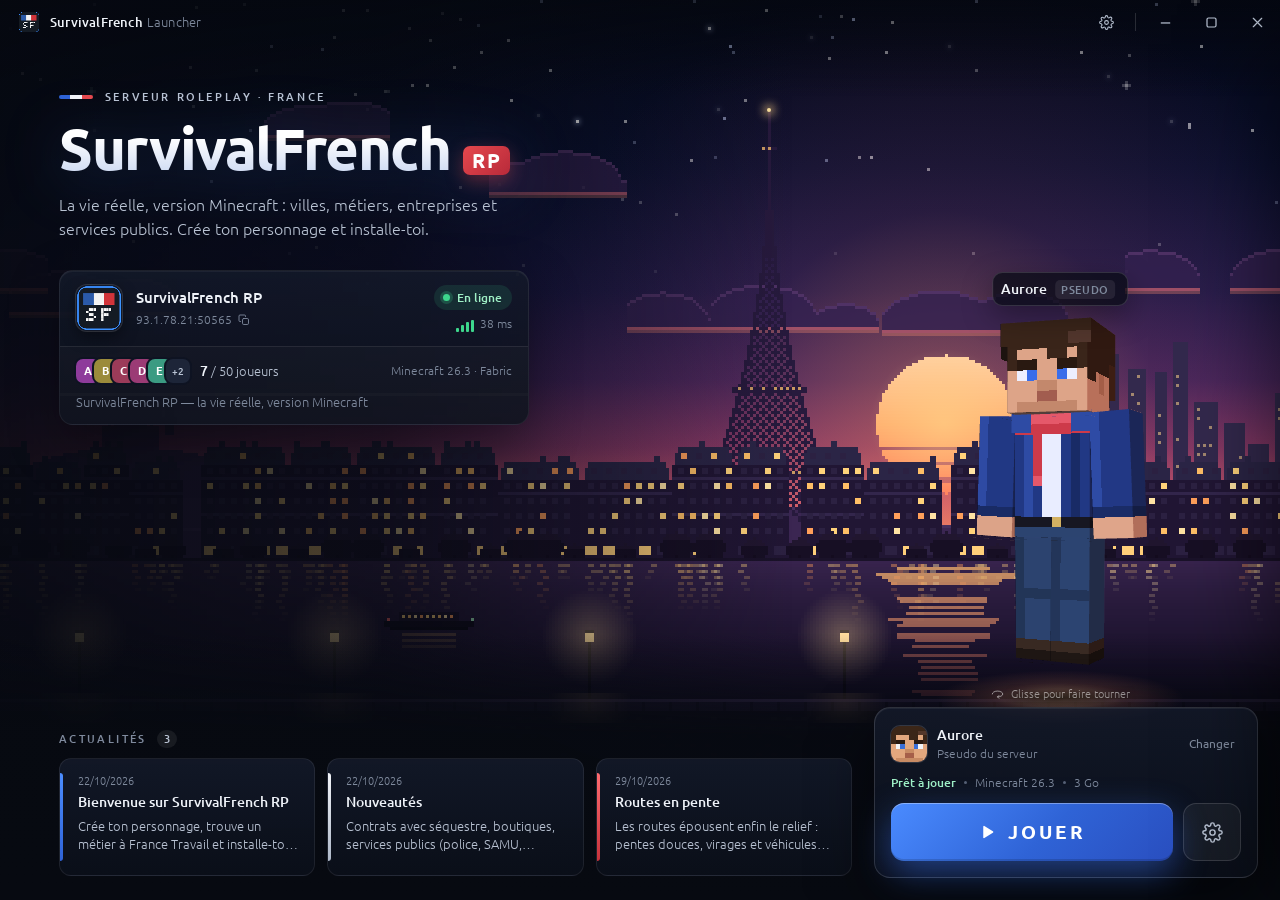
==== ui/index.html @ 58f60c6f "Launcher v2.0.0 Réécriture en Rust + WebView2 : ouverture quasi instantanée, très peu de mémoire pen" ====
<!doctype html>
<html lang="fr">
<head>
<meta charset="utf-8">
<meta name="viewport" content="width=device-width, initial-scale=1">
<title>SurvivalFrench</title>
<link rel="preload" href="fonts/ubuntu-regular.woff" as="font" type="font/woff" crossorigin>
<link rel="preload" href="fonts/ubuntu-bold.woff" as="font" type="font/woff" crossorigin>
<link rel="preload" href="fonts/ubuntu-light.woff" as="font" type="font/woff" crossorigin>
<link rel="preload" href="fonts/ubuntu-medium.woff" as="font" type="font/woff" crossorigin>
<link rel="stylesheet" href="style.css">
</head>
<body>
<svg width="0" height="0" style="position:absolute" aria-hidden="true">
  <defs>
    <symbol id="i-min" viewBox="0 0 16 16"><path d="M3 8.5h10" stroke="currentColor" stroke-width="1.3"/></symbol>
    <symbol id="i-max" viewBox="0 0 16 16"><rect x="3.2" y="3.2" width="9.6" height="9.6" rx="1.6" fill="none" stroke="currentColor" stroke-width="1.3"/></symbol>
    <symbol id="i-restore" viewBox="0 0 16 16"><rect x="2.8" y="5.2" width="8" height="8" rx="1.5" fill="none" stroke="currentColor" stroke-width="1.3"/><path d="M5.6 3.2h5.6a1.6 1.6 0 0 1 1.6 1.6v5.6" fill="none" stroke="currentColor" stroke-width="1.3"/></symbol>
    <symbol id="i-close" viewBox="0 0 16 16"><path d="M3.5 3.5l9 9M12.5 3.5l-9 9" stroke="currentColor" stroke-width="1.3" stroke-linecap="round"/></symbol>
    <symbol id="i-gear" viewBox="0 0 24 24"><g fill="none" stroke="currentColor" stroke-width="1.7" stroke-linecap="round" stroke-linejoin="round"><circle cx="12" cy="12" r="3"/><path d="M19.4 15a1.7 1.7 0 0 0 .3 1.8l.1.1a2 2 0 1 1-2.8 2.8l-.1-.1a1.7 1.7 0 0 0-1.8-.3 1.7 1.7 0 0 0-1 1.5V21a2 2 0 1 1-4 0v-.1a1.7 1.7 0 0 0-1.1-1.5 1.7 1.7 0 0 0-1.8.3l-.1.1a2 2 0 1 1-2.8-2.8l.1-.1a1.7 1.7 0 0 0 .3-1.8 1.7 1.7 0 0 0-1.5-1H3a2 2 0 1 1 0-4h.1a1.7 1.7 0 0 0 1.5-1.1 1.7 1.7 0 0 0-.3-1.8l-.1-.1a2 2 0 1 1 2.8-2.8l.1.1a1.7 1.7 0 0 0 1.8.3H9a1.7 1.7 0 0 0 1-1.5V3a2 2 0 1 1 4 0v.1a1.7 1.7 0 0 0 1 1.5 1.7 1.7 0 0 0 1.8-.3l.1-.1a2 2 0 1 1 2.8 2.8l-.1.1a1.7 1.7 0 0 0-.3 1.8V9a1.7 1.7 0 0 0 1.5 1H21a2 2 0 1 1 0 4h-.1a1.7 1.7 0 0 0-1.5 1z"/></g></symbol>
    <symbol id="i-play" viewBox="0 0 24 24"><path d="M7 4.8v14.4a1 1 0 0 0 1.5.9l11.3-7.2a1 1 0 0 0 0-1.8L8.5 3.9A1 1 0 0 0 7 4.8z" fill="currentColor"/></symbol>
    <symbol id="i-copy" viewBox="0 0 24 24"><g fill="none" stroke="currentColor" stroke-width="1.8" stroke-linecap="round" stroke-linejoin="round"><rect x="9" y="9" width="12" height="12" rx="2.5"/><path d="M5 15H4a2 2 0 0 1-2-2V4a2 2 0 0 1 2-2h9a2 2 0 0 1 2 2v1"/></g></symbol>
    <symbol id="i-user" viewBox="0 0 24 24"><g fill="none" stroke="currentColor" stroke-width="1.8" stroke-linecap="round"><circle cx="12" cy="8" r="4"/><path d="M4 21c1.2-4 4.3-6 8-6s6.8 2 8 6"/></g></symbol>
    <symbol id="i-alert" viewBox="0 0 24 24"><g fill="none" stroke="currentColor" stroke-width="1.8" stroke-linecap="round" stroke-linejoin="round"><path d="M10.3 3.9L1.8 18a2 2 0 0 0 1.7 3h17a2 2 0 0 0 1.7-3L13.7 3.9a2 2 0 0 0-3.4 0z"/><path d="M12 9v4M12 17h.01"/></g></symbol>
    <symbol id="i-info" viewBox="0 0 24 24"><g fill="none" stroke="currentColor" stroke-width="1.8" stroke-linecap="round"><circle cx="12" cy="12" r="9.5"/><path d="M12 11v6M12 7.5h.01"/></g></symbol>
    <symbol id="i-refresh" viewBox="0 0 24 24"><g fill="none" stroke="currentColor" stroke-width="1.9" stroke-linecap="round" stroke-linejoin="round"><path d="M21 12a9 9 0 1 1-2.6-6.4L21 8"/><path d="M21 3v5h-5"/></g></symbol>
    <symbol id="i-folder" viewBox="0 0 24 24"><path d="M3 7.5A2.5 2.5 0 0 1 5.5 5h3.6l2 2.2h7.4A2.5 2.5 0 0 1 21 9.7v7.8a2.5 2.5 0 0 1-2.5 2.5h-13A2.5 2.5 0 0 1 3 17.5z" fill="none" stroke="currentColor" stroke-width="1.8" stroke-linejoin="round"/></symbol>
    <symbol id="i-chip" viewBox="0 0 24 24"><g fill="none" stroke="currentColor" stroke-width="1.8" stroke-linecap="round"><rect x="5" y="5" width="14" height="14" rx="2.5"/><rect x="9" y="9" width="6" height="6" rx="1"/><path d="M9 2v3M15 2v3M9 19v3M15 19v3M2 9h3M2 15h3M19 9h3M19 15h3"/></g></symbol>
    <symbol id="i-bolt" viewBox="0 0 24 24"><path d="M13 2L4.5 13.5H11L10 22l8.5-11.5H12z" fill="none" stroke="currentColor" stroke-width="1.8" stroke-linejoin="round"/></symbol>
    <symbol id="i-rocket" viewBox="0 0 24 24"><g fill="none" stroke="currentColor" stroke-width="1.8" stroke-linecap="round" stroke-linejoin="round"><path d="M5 15c-1.5 1.3-2 5-2 5s3.7-.5 5-2c.7-.8.7-2.1-.1-2.9a2.2 2.2 0 0 0-2.9-.1z"/><path d="M12 15l-3-3a22 22 0 0 1 2-3.9A12.9 12.9 0 0 1 22 2c0 2.7-.8 7.5-6 11a22.4 22.4 0 0 1-4 2z"/><path d="M9 12H4s.6-3 2-4c1.6-1.1 5 0 5 0M12 15v5s3-.6 4-2c1.1-1.6 0-5 0-5"/></g></symbol>
    <symbol id="i-server" viewBox="0 0 24 24"><g fill="none" stroke="currentColor" stroke-width="1.8" stroke-linecap="round"><rect x="3" y="3.5" width="18" height="7" rx="2"/><rect x="3" y="13.5" width="18" height="7" rx="2"/><path d="M7 7h.01M7 17h.01"/></g></symbol>
    <symbol id="i-rotate" viewBox="0 0 24 24"><g fill="none" stroke="currentColor" stroke-width="1.7" stroke-linecap="round" stroke-linejoin="round"><path d="M3 12c0-2.8 4-5 9-5s9 2.2 9 5-4 5-9 5"/><path d="M14.5 14.5L12 17l2.5 2.5"/></g></symbol>
    <symbol id="i-download" viewBox="0 0 24 24"><g fill="none" stroke="currentColor" stroke-width="1.9" stroke-linecap="round" stroke-linejoin="round"><path d="M12 3v12M7 10l5 5 5-5M4 20h16"/></g></symbol>
    <symbol id="i-external" viewBox="0 0 24 24"><g fill="none" stroke="currentColor" stroke-width="1.8" stroke-linecap="round" stroke-linejoin="round"><path d="M14 4h6v6M20 4l-9 9"/><path d="M18 14v4a2 2 0 0 1-2 2H6a2 2 0 0 1-2-2V8a2 2 0 0 1 2-2h4"/></g></symbol>
  </defs>
</svg>

<div class="scene" id="scene">
  <canvas id="sky"></canvas>
  <div class="sun-glow"></div>
  <canvas class="clouds" id="clouds"></canvas>
  <div class="shooting"></div>
  <div class="layer" data-depth="3"><canvas id="far"></canvas><div id="sparkles"></div></div>
  <div class="layer" data-depth="6"><canvas id="mid"></canvas></div>
  <div class="layer" data-depth="10"><canvas id="near"></canvas></div>
</div>
<div class="shade"></div>

<header class="titlebar" id="titlebar">
  <div class="brand"><img src="logo.png" alt=""><div class="name">SurvivalFrench<span>Launcher</span></div></div>
  <div class="grow" data-drag></div>
  <button class="pill-update hidden" id="update"></button>
  <button class="tb-btn" id="tbSettings" title="Paramètres"><svg><use href="#i-gear"/></svg></button>
  <div class="tb-sep"></div>
  <button class="tb-btn" id="tbMin" title="Réduire"><svg><use href="#i-min"/></svg></button>
  <button class="tb-btn" id="tbMax" title="Agrandir"><svg><use href="#i-max" id="maxIcon"/></svg></button>
  <button class="tb-btn close" id="tbClose" title="Fermer"><svg><use href="#i-close"/></svg></button>
</header>

<main class="app">
  <section class="hero">
    <div class="eyebrow reveal"><span class="tricolor"><i></i><i></i><i></i></span><span>Serveur roleplay · France</span></div>
    <h1 class="reveal d1"><span id="title">SurvivalFrench</span><span class="rp">RP</span></h1>
    <p class="tagline reveal d2">La vie réelle, version Minecraft : villes, métiers, entreprises et services publics. Crée ton personnage et installe-toi.</p>
    <div class="server reveal d3" id="server"></div>
  </section>

  <section class="stage" id="stage">
    <div class="pedestal"></div>
    <canvas id="skin"></canvas>
    <div class="nametag" id="nametag"></div>
    <div class="drag-hint" id="dragHint"><svg><use href="#i-rotate"/></svg>Glisse pour faire tourner</div>
  </section>

  <section class="bottom">
    <div class="news reveal d3">
      <div class="section-title">Actualités <span class="n" id="newsCount">0</span></div>
      <div class="news-row" id="news"></div>
    </div>
    <div class="dock reveal d4" id="dock"></div>
  </section>
</main>

<div class="veil" id="veil"></div>
<aside class="drawer" id="drawer">
  <div class="drawer-head"><h2>Paramètres</h2><button class="tb-btn" id="drawerClose" style="width:38px;height:38px;border-radius:10px"><svg><use href="#i-close"/></svg></button></div>
  <div class="drawer-body">
    <div class="group">
      <h4><svg><use href="#i-chip"/></svg>Mémoire du jeu</h4>
      <div class="desc">La mémoire réservée à Minecraft. Trop en donner ralentit le reste du PC.</div>
      <div class="ram-value"><span class="v" id="ramV">4</span><span class="u">Go</span><span class="rec" id="ramRec"></span></div>
      <input type="range" id="ram" min="2048" max="8192" step="512">
      <div class="scale"><span id="ramMin">2 Go</span><span id="ramMax">8 Go</span></div>
    </div>
    <div class="group">
      <h4><svg><use href="#i-bolt"/></svg>Animations du launcher</h4>
      <div class="desc" id="perfDesc"></div>
      <div class="seg" id="perf">
        <button data-v="auto">Auto</button><button data-v="eco">Économie</button><button data-v="full">Complètes</button>
      </div>
    </div>
    <div class="group">
      <h4><svg><use href="#i-rocket"/></svg>Pendant le jeu</h4>
      <div class="desc">Ce que fait le launcher une fois Minecraft lancé.</div>
      <button class="choice" data-after="hide"><span class="radio"></span><span><span class="ct">Se cacher et libérer la mémoire <span class="tag">Conseillé</span></span>
        <span class="cd" style="display:block">Le launcher disparaît et ne garde que quelques Mo. Il revient si le jeu plante.</span></span></button>
      <button class="choice" data-after="keep"><span class="radio"></span><span><span class="ct">Rester ouvert</span>
        <span class="cd" style="display:block">Pratique pour suivre l'état du jeu, mais utilise un peu plus de mémoire.</span></span></button>
    </div>
    <div class="group">
      <h4><svg><use href="#i-server"/></svg>Serveur</h4>
      <div class="desc">Adresse du manifeste publié par le serveur. Laisse vide pour l'adresse officielle.</div>
      <div class="field"><input type="text" id="manifest" spellcheck="false"></div>
    </div>
    <div class="group">
      <h4><svg><use href="#i-info"/></svg>Ta machine</h4>
      <div class="kv" id="machine"></div>
    </div>
  </div>
  <div class="drawer-foot">
    <button class="btn" id="folderBtn"><svg><use href="#i-folder"/></svg>Dossier du jeu</button>
    <button class="btn primary" id="saveSettings">Enregistrer</button>
  </div>
</aside>

<div class="modal" id="modal"><div class="dialog" id="dialog"></div></div>
<div class="toast" id="toast"></div>

<div class="edge n" data-dir="n"></div><div class="edge s" data-dir="s"></div><div class="edge e" data-dir="e"></div>
<div class="edge w" data-dir="w"></div><div class="edge ne" data-dir="ne"></div><div class="edge nw" data-dir="nw"></div>
<div class="edge se" data-dir="se"></div><div class="edge sw" data-dir="sw"></div>

<script src="scene.js"></script>
<script src="skin.js"></script>
<script src="app.js"></script>
</body>
</html>
---- ui/style.css ----
@font-face { font-family: "SF Ubuntu"; font-weight: 300; font-display: block; src: url(fonts/ubuntu-light.woff) format("woff"); }
@font-face { font-family: "SF Ubuntu"; font-weight: 400; font-display: block; src: url(fonts/ubuntu-regular.woff) format("woff"); }
@font-face { font-family: "SF Ubuntu"; font-weight: 500; font-display: block; src: url(fonts/ubuntu-medium.woff) format("woff"); }
@font-face { font-family: "SF Ubuntu"; font-weight: 700; font-display: block; src: url(fonts/ubuntu-bold.woff) format("woff"); }

:root {
  --bg: #070a11;
  --ink: #eef2f8;
  --ink-2: #b9c3d3;
  --ink-3: #7f8a9d;
  --ink-4: #566074;
  --line: rgba(255, 255, 255, .08);
  --line-2: rgba(255, 255, 255, .14);
  --glass: linear-gradient(180deg, rgba(20, 26, 42, .86), rgba(11, 15, 26, .9));
  --glass-flat: rgba(13, 18, 30, .88);
  --blue: #2f63d6;
  --blue-2: #4c8dff;
  --blue-3: #8fb6ff;
  --red: #e5484d;
  --green: #3dd68c;
  --gold: #f5b942;
  --warm: #ff9a6a;
  --radius: 14px;
  --dock-w: 384px;
  --bottom-h: 196px;
  --ease: cubic-bezier(.2, .8, .2, 1);
}

* { box-sizing: border-box; }
html, body { margin: 0; height: 100%; overflow: hidden; background: var(--bg); color: var(--ink);
  font: 400 14px/1.45 "SF Ubuntu", "Segoe UI Variable Text", "Segoe UI", system-ui, sans-serif;
  -webkit-font-smoothing: antialiased; user-select: none; -webkit-user-drag: none; cursor: default; }
img { -webkit-user-drag: none; }
button { font: inherit; color: inherit; border: 0; background: none; cursor: pointer; padding: 0; }
input { font: inherit; color: inherit; user-select: text; }
svg { display: block; }
.hidden { display: none !important; }
b, strong { font-weight: 500; }

/* ------------------------------------------------------------------ Décor ---- */
.scene { position: fixed; inset: 0; overflow: hidden; z-index: 0;
  background: linear-gradient(180deg, #050816 0%, #0c1232 26%, #1e1946 40%, #432458 50%, #8a3c62 56.5%,
    #d96a5f 60.5%, #f59a62 62.5%, #f59a62 100%); }
.scene canvas { position: absolute; left: 0; top: 0; image-rendering: pixelated; image-rendering: crisp-edges; }
.scene .layer { position: absolute; inset: -12px; will-change: transform; }
.sun-glow { position: absolute; inset: 0; pointer-events: none;
  background: radial-gradient(circle at var(--sunx, 74%) var(--suny, 58%), rgba(255, 196, 128, .7) 0, rgba(255, 140, 100, .32) 7%,
    rgba(214, 90, 110, .12) 20%, transparent 42%); }
/* Ambiance : aucune animation continue, les points s'allument et s'éteignent d'un coup (horloge lente de scene.js). */
.clouds { position: absolute; left: 0; top: 0; }
/* Chaque point a son propre petit calque : l'allumer ne redessine pas le décor derrière. */
.star, .spark, .beacon { position: absolute; width: 3px; height: 3px; background: #fff; opacity: .18; will-change: opacity; }
.star { box-shadow: 0 0 5px 1px rgba(200, 220, 255, .6); }
.star.on { opacity: .95; }
.spark { width: 2px; height: 2px; background: #ffe9b8; box-shadow: 0 0 5px 1px rgba(255, 214, 140, .8); opacity: 0; }
.spark.on { opacity: 1; }
.beacon { width: 4px; height: 4px; border-radius: 50%; background: #ffe4a0; box-shadow: 0 0 10px 3px rgba(255, 210, 140, .8); opacity: .4; }
.beacon.on { opacity: 1; }
.shooting { position: absolute; top: 9%; left: 30%; width: 120px; height: 2px; opacity: 0;
  background: linear-gradient(90deg, rgba(255, 255, 255, 0), rgba(255, 255, 255, .9)); border-radius: 2px; transform: rotate(-16deg); }
.shooting.go { animation: shoot .9s ease-in 1 both; }
@keyframes shoot { 0% { opacity: 0; transform: translate(0, 0) rotate(-16deg); } 15% { opacity: 1; }
  100% { opacity: 0; transform: translate(260px, 74px) rotate(-16deg); } }
.shade { position: fixed; inset: 0; pointer-events: none; z-index: 1;
  background:
    linear-gradient(180deg, rgba(5, 8, 16, .72) 0, rgba(5, 8, 16, 0) 96px),
    linear-gradient(0deg, var(--bg) 0, rgba(7, 10, 17, .94) calc(var(--bottom-h) - 30px), rgba(7, 10, 17, 0) calc(var(--bottom-h) + 70px)),
    linear-gradient(90deg, rgba(6, 9, 16, .9) 0, rgba(6, 9, 16, .7) 30%, rgba(6, 9, 16, 0) 62%); }

/* ------------------------------------------------------------- Barre titre ---- */
.titlebar { position: fixed; left: 0; right: 0; top: 0; height: 44px; z-index: 30; display: flex; align-items: center;
  padding-left: 18px; }
.brand { display: flex; align-items: center; gap: 10px; pointer-events: none; }
.brand img { width: 22px; height: 22px; image-rendering: pixelated; border-radius: 5px; }
.brand .name { font-weight: 500; font-size: 13px; letter-spacing: .2px; }
.brand .name span { font-weight: 300; color: var(--ink-3); margin-left: 4px; }
.titlebar .grow { flex: 1; align-self: stretch; }
.tb-btn { width: 46px; height: 44px; display: grid; place-items: center; color: var(--ink-2); transition: background .15s, color .15s; }
.tb-btn:hover { background: rgba(255, 255, 255, .08); color: var(--ink); }
.tb-btn.close:hover { background: var(--red); color: #fff; }
.tb-btn svg { width: 15px; height: 15px; }
.tb-sep { width: 1px; height: 18px; background: var(--line-2); margin: 0 6px; }
.pill-update { display: flex; align-items: center; gap: 8px; height: 28px; padding: 0 12px 0 10px; margin-right: 10px;
  border-radius: 99px; background: rgba(61, 214, 140, .12); border: 1px solid rgba(61, 214, 140, .35); color: #b9f5d6;
  font-size: 12px; font-weight: 500; }
.pill-update:hover { background: rgba(61, 214, 140, .2); }
.pill-update svg { width: 14px; height: 14px; }
.pill-update.wait { background: rgba(255, 255, 255, .06); border-color: var(--line-2); color: var(--ink-3); pointer-events: none; }

/* ------------------------------------------------------------- Mise en page ---- */
.app { position: fixed; inset: 0; z-index: 2; }
.hero { position: absolute; left: 0; top: 44px; bottom: var(--bottom-h); width: min(58%, 640px);
  padding: clamp(18px, 5vh, 52px) 0 0 clamp(28px, 4.6vw, 60px); display: flex; flex-direction: column; }
.eyebrow { display: flex; align-items: center; gap: 12px; font-size: 11px; font-weight: 500; letter-spacing: 2.6px;
  text-transform: uppercase; color: var(--ink-2); }
.tricolor { display: flex; width: 34px; height: 4px; border-radius: 2px; overflow: hidden; }
.tricolor i { flex: 1; } .tricolor i:nth-child(1) { background: #2f63d6; } .tricolor i:nth-child(2) { background: #f2f4f8; }
.tricolor i:nth-child(3) { background: #e5484d; }
h1 { margin: 14px 0 0; font-weight: 700; font-size: clamp(40px, 6.4vh, 60px); line-height: 1.02; letter-spacing: -1.2px;
  background: linear-gradient(180deg, #ffffff 30%, #c9d7f2 100%); -webkit-background-clip: text; background-clip: text; color: transparent;
  filter: drop-shadow(0 6px 30px rgba(76, 141, 255, .25)); }
h1 .rp { display: inline-block; vertical-align: 10%; margin-left: 12px; font-size: .34em; letter-spacing: 1.5px; padding: 5px 9px 4px;
  border-radius: 7px; color: #fff; -webkit-text-fill-color: #fff; background: linear-gradient(135deg, #e5484d, #b82a3a);
  box-shadow: 0 6px 18px rgba(229, 72, 77, .35); }
.tagline { margin: 14px 0 0; max-width: 470px; font-size: 15.5px; font-weight: 300; color: var(--ink-2); line-height: 1.55; }

/* ---- Carte serveur */
.server { margin-top: clamp(16px, 3.4vh, 30px); width: min(470px, 100%); border-radius: var(--radius); background: var(--glass);
  border: 1px solid var(--line); box-shadow: 0 1px 0 rgba(255, 255, 255, .05) inset, 0 18px 50px rgba(0, 0, 0, .35); overflow: hidden; }
.server-top { display: flex; gap: 14px; align-items: center; padding: 14px 16px; }
.favicon { width: 46px; height: 46px; border-radius: 11px; image-rendering: pixelated; flex: none; background: #121828;
  box-shadow: 0 0 0 1px var(--line-2), 0 6px 16px rgba(0, 0, 0, .4); }
.server-id { flex: 1; min-width: 0; }
.server-name { font-weight: 500; font-size: 15px; white-space: nowrap; overflow: hidden; text-overflow: ellipsis; }
.server-addr { display: inline-flex; align-items: center; gap: 6px; margin-top: 2px; font-size: 12px; font-weight: 300; color: var(--ink-3);
  border-radius: 6px; padding: 1px 4px; margin-left: -4px; transition: background .15s, color .15s; }
.server-addr:hover { background: rgba(255, 255, 255, .06); color: var(--ink-2); }
.server-addr svg { width: 12px; height: 12px; }
.status { display: flex; flex-direction: column; align-items: flex-end; gap: 5px; flex: none; }
.badge { display: inline-flex; align-items: center; gap: 7px; font-size: 12px; font-weight: 500; padding: 4px 10px 4px 9px;
  border-radius: 99px; background: rgba(255, 255, 255, .06); color: var(--ink-2); }
.badge .dot { width: 7px; height: 7px; border-radius: 50%; background: var(--ink-4); }
.badge.on { background: rgba(61, 214, 140, .12); color: #9ff0c6; }
.badge.on .dot { background: var(--green); box-shadow: 0 0 0 3px rgba(61, 214, 140, .22); }
.badge.off { background: rgba(229, 72, 77, .12); color: #ffb3b6; }
.badge.off .dot { background: var(--red); }
.latency { display: flex; align-items: flex-end; gap: 6px; font-size: 11.5px; font-weight: 300; color: var(--ink-3); }
.bars { display: flex; align-items: flex-end; gap: 2px; height: 12px; }
.bars i { width: 3px; border-radius: 1px; background: rgba(255, 255, 255, .14); }
.bars i:nth-child(1) { height: 4px; } .bars i:nth-child(2) { height: 7px; } .bars i:nth-child(3) { height: 10px; } .bars i:nth-child(4) { height: 12px; }
.bars.q4 i, .bars.q3 i:nth-child(-n+3), .bars.q2 i:nth-child(-n+2), .bars.q1 i:nth-child(1) { background: var(--green); }
.bars.q2 i:nth-child(-n+2) { background: var(--gold); } .bars.q1 i:nth-child(1) { background: var(--red); }
.server-bottom { display: flex; align-items: center; gap: 14px; padding: 11px 16px 12px; border-top: 1px solid var(--line);
  background: rgba(255, 255, 255, .02); min-height: 50px; }
.players { display: flex; align-items: center; gap: 10px; }
.players .count { font-size: 13px; color: var(--ink-2); font-weight: 300; }
.players .count b { color: var(--ink); font-size: 14px; }
.faces { display: flex; padding-left: 6px; }
.face { width: 24px; height: 24px; border-radius: 7px; margin-left: -6px; display: grid; place-items: center; font-size: 11px;
  font-weight: 700; color: #fff; box-shadow: 0 0 0 2px #0e1322; text-transform: uppercase; }
.face.more { background: #1d2538; color: var(--ink-2); font-weight: 500; font-size: 10px; }
.server-meta { margin-left: auto; font-size: 12px; color: var(--ink-3); font-weight: 300; white-space: nowrap; }
.motd { padding: 0 16px 13px; margin-top: -3px; font-size: 12.5px; font-weight: 300; color: var(--ink-3); white-space: nowrap;
  overflow: hidden; text-overflow: ellipsis; background: rgba(255, 255, 255, .02); }
.retry { display: inline-flex; align-items: center; gap: 6px; font-size: 12px; color: var(--blue-3); font-weight: 500; }
.retry:hover { color: #fff; }
.retry svg { width: 13px; height: 13px; }
.skeleton { display: inline-block; height: 10px; width: 120px; border-radius: 5px;
  background: linear-gradient(90deg, rgba(255, 255, 255, .05), rgba(255, 255, 255, .12), rgba(255, 255, 255, .05));
  background-size: 200% 100%; animation: shimmer 1.4s linear infinite; }
@keyframes shimmer { from { background-position: 200% 0; } to { background-position: -200% 0; } }

/* ---- Personnage */
.stage { position: absolute; right: calc(var(--dock-w) * .5 - 150px + 28px); bottom: calc(var(--bottom-h) - 8px); width: 300px;
  height: min(440px, calc(100vh - var(--bottom-h) - 70px)); display: flex; flex-direction: column; align-items: center; }
.stage canvas { position: absolute; left: 0; top: 0; width: 100%; height: 100%; cursor: grab; }
.stage canvas.dragging { cursor: grabbing; }
.pedestal { position: absolute; left: 50%; bottom: -14px; width: 250px; height: 56px; transform: translateX(-50%); pointer-events: none;
  background: radial-gradient(ellipse at center, rgba(255, 190, 130, .42) 0, rgba(255, 140, 100, .14) 38%, transparent 70%); }
.pedestal::after { content: ""; position: absolute; left: 50%; top: 50%; width: 120px; height: 18px; transform: translate(-50%, -50%);
  border-radius: 50%; background: radial-gradient(ellipse at center, rgba(0, 0, 0, .55), transparent 70%); }
.nametag { position: absolute; top: 0; left: 50%; transform: translateX(-50%); display: flex; align-items: center; gap: 8px; z-index: 2;
  padding: 6px 12px 6px 8px; border-radius: 10px; background: rgba(8, 11, 20, .72); border: 1px solid var(--line-2); white-space: nowrap;
  box-shadow: 0 10px 30px rgba(0, 0, 0, .35); transition: opacity .3s; }
.nametag .who { font-weight: 500; font-size: 14px; }
.nametag .kind { font-size: 10.5px; font-weight: 500; letter-spacing: .6px; text-transform: uppercase; padding: 2px 6px; border-radius: 5px;
  background: rgba(255, 255, 255, .08); color: var(--ink-3); }
.nametag .kind.ms { background: rgba(76, 141, 255, .16); color: var(--blue-3); }
.nametag .kind.rp { background: rgba(245, 185, 66, .14); color: #ffd98a; }
.drag-hint { position: absolute; bottom: 10px; left: 50%; transform: translateX(-50%); display: flex; align-items: center; gap: 6px;
  font-size: 11px; font-weight: 300; color: rgba(255, 255, 255, .55); pointer-events: none; transition: opacity .6s; white-space: nowrap;
  text-shadow: 0 1px 6px rgba(0, 0, 0, .6); }
.drag-hint svg { width: 14px; height: 14px; }

/* ------------------------------------------------------------- Bas de page ---- */
.bottom { position: absolute; left: 0; right: 0; bottom: 0; height: var(--bottom-h); display: flex; gap: 22px;
  padding: 0 22px 22px clamp(28px, 4.6vw, 60px); align-items: flex-end; }
.news { flex: 1; min-width: 0; align-self: stretch; display: flex; flex-direction: column; justify-content: flex-end; }
.section-title { display: flex; align-items: center; gap: 10px; margin: 0 0 10px; font-size: 11px; font-weight: 500; letter-spacing: 2.4px;
  text-transform: uppercase; color: var(--ink-3); }
.section-title .n { letter-spacing: 0; font-size: 11px; padding: 1px 7px; border-radius: 99px; background: rgba(255, 255, 255, .07); color: var(--ink-2); }
.news-row { display: flex; gap: 12px; overflow-x: auto; scrollbar-width: none; padding-bottom: 2px; }
.news-row::-webkit-scrollbar { display: none; }
.news-row.more { -webkit-mask-image: linear-gradient(90deg, #000 calc(100% - 56px), transparent); }
.news-card { position: relative; flex: 1 1 0; min-width: 210px; max-width: 330px; text-align: left; padding: 14px 16px 14px 18px; border-radius: 12px;
  background: var(--glass); border: 1px solid var(--line); overflow: hidden; transition: transform .25s var(--ease), border-color .2s, background .2s;
  height: 118px; display: flex; flex-direction: column; }
.news-card::before { content: ""; position: absolute; left: 0; top: 14px; bottom: 14px; width: 3px; border-radius: 0 3px 3px 0;
  background: linear-gradient(180deg, var(--blue-2), #2f63d6); }
.news-card:nth-child(3n+2)::before { background: linear-gradient(180deg, #f2f4f8, #aeb8c8); }
.news-card:nth-child(3n+3)::before { background: linear-gradient(180deg, #ff6b70, #c7323b); }
.news-card:hover { transform: translateY(-3px); border-color: var(--line-2); background: linear-gradient(180deg, rgba(26, 33, 52, .92), rgba(13, 18, 30, .94)); }
.news-card .date { font-size: 11px; color: var(--ink-3); font-weight: 300; }
.news-card .title { margin-top: 3px; font-weight: 500; font-size: 14px; white-space: nowrap; overflow: hidden; text-overflow: ellipsis; }
.news-card .text { margin-top: 5px; font-size: 12.5px; font-weight: 300; color: var(--ink-2); line-height: 1.45; overflow: hidden;
  display: -webkit-box; -webkit-line-clamp: 2; -webkit-box-orient: vertical; }
.news-empty { font-size: 13px; font-weight: 300; color: var(--ink-3); padding: 14px 0; }

/* ---- Dock JOUER */
.dock { width: var(--dock-w); flex: none; border-radius: 16px; padding: 16px; background: var(--glass); border: 1px solid var(--line-2);
  box-shadow: 0 1px 0 rgba(255, 255, 255, .06) inset, 0 24px 60px rgba(0, 0, 0, .5); position: relative; }
.dock-head { display: flex; align-items: center; gap: 10px; min-height: 40px; margin-bottom: 12px; }
.me { display: flex; align-items: center; gap: 10px; min-width: 0; flex: 1; }
.me-face { width: 36px; height: 36px; border-radius: 9px; flex: none; image-rendering: pixelated; background: #1a2134;
  box-shadow: 0 0 0 1px var(--line-2); }
.me-text { min-width: 0; }
.me-name { font-weight: 500; font-size: 14px; white-space: nowrap; overflow: hidden; text-overflow: ellipsis; }
.me-sub { font-size: 11.5px; font-weight: 300; color: var(--ink-3); }
.link { color: var(--ink-3); font-size: 12px; font-weight: 400; border-radius: 6px; padding: 4px 6px; transition: color .15s, background .15s; }
.link:hover { color: var(--ink); background: rgba(255, 255, 255, .06); }
.ready-line { display: flex; align-items: center; gap: 8px; font-size: 12px; color: var(--ink-3); font-weight: 300; margin: -2px 0 12px; }
.ready-line .ok { color: #9ff0c6; font-weight: 500; }
.ready-line .todo { color: #ffd98a; font-weight: 500; }
.ready-line .sep { width: 3px; height: 3px; border-radius: 50%; background: var(--ink-4); }
.play-row { display: flex; gap: 10px; }
.play { position: relative; flex: 1; height: 58px; border-radius: 13px; overflow: hidden; display: flex; align-items: center;
  justify-content: center; gap: 12px; font-weight: 700; font-size: 19px; letter-spacing: 3px; color: #fff;
  background: linear-gradient(135deg, #4a8bff 0%, #2f63d6 55%, #2a4fc0 100%);
  box-shadow: 0 1px 0 rgba(255, 255, 255, .35) inset, 0 -2px 0 rgba(0, 0, 0, .15) inset, 0 12px 34px rgba(59, 123, 255, .45);
  transition: transform .2s var(--ease), box-shadow .2s, filter .2s; }
.play svg { width: 18px; height: 18px; }
.play::after { content: ""; position: absolute; top: 0; bottom: 0; left: -60%; width: 40%; transform: skewX(-20deg);
  background: linear-gradient(90deg, transparent, rgba(255, 255, 255, .28), transparent); opacity: 0; }
.play:hover:not(:disabled) { transform: translateY(-1px); filter: brightness(1.07);
  box-shadow: 0 1px 0 rgba(255, 255, 255, .35) inset, 0 -2px 0 rgba(0, 0, 0, .15) inset, 0 16px 40px rgba(59, 123, 255, .6); }
.play:hover:not(:disabled)::after { opacity: 1; animation: shine .9s var(--ease); }
.play:active:not(:disabled) { transform: translateY(1px) scale(.99); }
@keyframes shine { from { left: -60%; } to { left: 130%; } }
.play:disabled { cursor: default; filter: saturate(.45) brightness(.72); box-shadow: 0 1px 0 rgba(255, 255, 255, .15) inset; }
.play.playing { background: linear-gradient(135deg, #2bbf7a, #1c9a5f); filter: none; box-shadow: 0 12px 30px rgba(43, 191, 122, .3); }
.play.busy { filter: none; background: #1b2336; box-shadow: 0 0 0 1px var(--line-2) inset; letter-spacing: 1.5px; font-size: 15px; }
.play .fill { position: absolute; left: 0; top: 0; bottom: 0; width: 0; background: linear-gradient(90deg, #2f63d6, #4c8dff);
  transition: width .35s var(--ease); }
.play .fill { overflow: hidden; }
.play .fill::after { content: ""; position: absolute; top: 0; bottom: 0; left: -28px; right: 0; will-change: transform;
  background: repeating-linear-gradient(-45deg, rgba(255, 255, 255, .1) 0 10px, transparent 10px 20px); animation: stripes 1s linear infinite; }
@keyframes stripes { from { transform: translateX(0); } to { transform: translateX(28px); } }
.play .lbl { position: relative; display: flex; align-items: center; gap: 12px; }
.icon-btn { width: 58px; height: 58px; flex: none; border-radius: 13px; display: grid; place-items: center; color: var(--ink-2);
  background: rgba(255, 255, 255, .05); border: 1px solid var(--line-2); transition: background .15s, color .15s, transform .2s var(--ease); }
.icon-btn:hover { background: rgba(255, 255, 255, .1); color: var(--ink); }
.icon-btn:hover svg { transform: rotate(40deg); }
.icon-btn svg { width: 21px; height: 21px; transition: transform .4s var(--ease); }
.progress { margin: -2px 0 12px; }
.progress .row { display: flex; justify-content: space-between; align-items: baseline; gap: 10px; }
.progress .step { font-weight: 500; font-size: 13px; }
.progress .pct { font-size: 12px; color: var(--ink-2); font-variant-numeric: tabular-nums; }
.progress .detail { font-size: 11.5px; color: var(--ink-3); font-weight: 300; margin-top: 2px; white-space: nowrap; overflow: hidden;
  text-overflow: ellipsis; }
.playing-dot { width: 9px; height: 9px; border-radius: 50%; background: #fff; animation: beat 1.4s ease-in-out infinite; }
@keyframes beat { 0%, 100% { opacity: .5; transform: scale(.85); } 50% { opacity: 1; transform: scale(1.1); } }

/* ---- Connexion */
.login h3 { margin: 0; font-size: 16px; font-weight: 500; }
.login p { margin: 3px 0 12px; font-size: 12.5px; color: var(--ink-3); font-weight: 300; }
.field { display: flex; align-items: center; gap: 10px; height: 46px; padding: 0 6px 0 14px; border-radius: 12px; background: rgba(3, 5, 10, .55);
  border: 1px solid var(--line-2); transition: border-color .15s, box-shadow .15s; }
.field:focus-within { border-color: rgba(76, 141, 255, .7); box-shadow: 0 0 0 4px rgba(76, 141, 255, .16); }
.field svg { width: 17px; height: 17px; color: var(--ink-3); flex: none; }
.field input { flex: 1; min-width: 0; border: 0; outline: 0; background: none; font-size: 14.5px; }
.field input::placeholder { color: var(--ink-4); }
.btn { height: 46px; padding: 0 16px; border-radius: 11px; display: inline-flex; align-items: center; justify-content: center; gap: 9px;
  font-weight: 500; font-size: 13.5px; background: rgba(255, 255, 255, .07); border: 1px solid var(--line-2);
  transition: background .15s, border-color .15s, transform .15s; white-space: nowrap; }
.btn:hover { background: rgba(255, 255, 255, .12); }
.btn:active { transform: translateY(1px); }
.btn.primary { background: linear-gradient(135deg, #4a8bff, #2f63d6); border-color: transparent; box-shadow: 0 8px 22px rgba(59, 123, 255, .35); }
.btn.primary:hover { filter: brightness(1.08); }
.btn.small { height: 34px; padding: 0 12px; font-size: 12.5px; border-radius: 9px; }
.btn.wide { width: 100%; }
.btn svg { width: 16px; height: 16px; }
.btn.ms { background: #262626; border-color: #3a3a3a; }
.btn.ms:hover { background: #303030; }
.mslogo { display: grid; grid-template-columns: 7px 7px; gap: 2px; }
.mslogo i { width: 7px; height: 7px; } .mslogo i:nth-child(1) { background: #f25022; } .mslogo i:nth-child(2) { background: #7fba00; }
.mslogo i:nth-child(3) { background: #00a4ef; } .mslogo i:nth-child(4) { background: #ffb900; }
.stack { display: flex; flex-direction: column; gap: 8px; }
.hint { font-size: 11.5px; font-weight: 300; color: var(--ink-3); line-height: 1.45; }
.code-box { text-align: center; }
.code-box .code { margin: 8px 0 12px; font: 700 30px/1 "SF Ubuntu", monospace; letter-spacing: 7px; padding: 14px 0 13px 7px;
  border-radius: 12px; background: rgba(3, 5, 10, .55); border: 1px dashed rgba(143, 182, 255, .5); color: #fff; }
.code-box .wait { display: flex; align-items: center; justify-content: center; gap: 8px; margin-top: 10px; font-size: 12px; color: var(--ink-3); }
.spinner { width: 14px; height: 14px; border-radius: 50%; border: 2px solid rgba(255, 255, 255, .15); border-top-color: var(--blue-2);
  animation: spin .8s linear infinite; }
@keyframes spin { to { transform: rotate(360deg); } }

/* ---- Alertes */
.alert { margin-bottom: 12px; border-radius: 12px; padding: 11px 12px; display: flex; gap: 10px; align-items: flex-start; font-size: 12.5px;
  background: rgba(229, 72, 77, .1); border: 1px solid rgba(229, 72, 77, .35); color: #ffc9cb; }
.alert.info { background: rgba(76, 141, 255, .1); border-color: rgba(76, 141, 255, .35); color: #cfe0ff; }
.alert svg { width: 17px; height: 17px; flex: none; margin-top: 1px; }
.alert .body { flex: 1; min-width: 0; }
.alert .t { font-weight: 500; color: #fff; }
.alert .log { margin-top: 6px; max-height: 96px; overflow: hidden auto; font: 10.5px/1.5 Consolas, monospace; white-space: pre-wrap;
  word-break: break-word; color: #f3b5b8; user-select: text; padding: 6px 8px; border-radius: 8px; background: rgba(0, 0, 0, .25);
  scrollbar-width: thin; scrollbar-color: rgba(255, 180, 182, .35) transparent; }
::-webkit-scrollbar { width: 8px; height: 8px; }
::-webkit-scrollbar-thumb { background: rgba(255, 255, 255, .16); border-radius: 4px; border: 2px solid transparent; background-clip: padding-box; }
::-webkit-scrollbar-track, ::-webkit-scrollbar-corner { background: transparent; }
.alert .acts { display: flex; gap: 6px; margin-top: 8px; }
.alert .x { color: inherit; opacity: .7; border-radius: 6px; padding: 2px; }
.alert .x:hover { opacity: 1; background: rgba(255, 255, 255, .08); }
.alert .x svg { width: 15px; height: 15px; margin: 0; }

/* ------------------------------------------------------------- Panneaux ---- */
.veil { position: fixed; inset: 44px 0 0 0; z-index: 40; background: rgba(3, 5, 10, .55); opacity: 0; pointer-events: none;
  transition: opacity .25s; }
.veil.open { opacity: 1; pointer-events: auto; }
.drawer { position: fixed; top: 44px; right: 0; bottom: 0; width: min(440px, 92vw); z-index: 41; background: #0b0f1a;
  border-left: 1px solid var(--line-2); box-shadow: -30px 0 80px rgba(0, 0, 0, .5); transform: translateX(104%);
  transition: transform .32s var(--ease); display: flex; flex-direction: column; }
.drawer.open { transform: none; }
.drawer-head { display: flex; align-items: center; justify-content: space-between; padding: 22px 24px 8px; }
.drawer-head h2 { margin: 0; font-size: 21px; font-weight: 700; letter-spacing: -.3px; }
.drawer-body { flex: 1; overflow-y: auto; padding: 6px 24px 24px; scrollbar-width: thin; scrollbar-color: #2a3346 transparent; }
.group { padding: 18px 0; border-bottom: 1px solid var(--line); }
.group:last-child { border-bottom: 0; }
.group h4 { margin: 0 0 4px; font-size: 13.5px; font-weight: 500; display: flex; align-items: center; gap: 9px; }
.group h4 svg { width: 16px; height: 16px; color: var(--blue-3); }
.group .desc { font-size: 12px; font-weight: 300; color: var(--ink-3); margin-bottom: 12px; }
.ram-value { display: flex; align-items: baseline; gap: 8px; margin-bottom: 10px; }
.ram-value .v { font-size: 28px; font-weight: 700; letter-spacing: -.5px; }
.ram-value .u { font-size: 14px; color: var(--ink-3); }
.ram-value .rec { margin-left: auto; font-size: 11.5px; color: var(--ink-3); font-weight: 300; }
.ram-value .rec b { color: #9ff0c6; }
input[type=range] { -webkit-appearance: none; appearance: none; width: 100%; height: 22px; background: none; margin: 0; cursor: pointer; }
input[type=range]::-webkit-slider-runnable-track { height: 6px; border-radius: 3px;
  background: linear-gradient(90deg, var(--blue-2) 0 var(--p, 50%), rgba(255, 255, 255, .1) var(--p, 50%) 100%); }
input[type=range]::-webkit-slider-thumb { -webkit-appearance: none; width: 18px; height: 18px; margin-top: -6px; border-radius: 50%;
  background: #fff; box-shadow: 0 0 0 4px rgba(76, 141, 255, .3), 0 4px 10px rgba(0, 0, 0, .4); }
.scale { display: flex; justify-content: space-between; font-size: 10.5px; color: var(--ink-4); margin-top: 4px; }
.seg { display: grid; grid-template-columns: repeat(3, 1fr); gap: 4px; padding: 4px; border-radius: 11px; background: rgba(255, 255, 255, .04);
  border: 1px solid var(--line); }
.seg button { height: 34px; border-radius: 8px; font-size: 12.5px; font-weight: 500; color: var(--ink-3); transition: background .15s, color .15s; }
.seg button:hover { color: var(--ink); }
.seg button.on { background: rgba(76, 141, 255, .18); color: #fff; box-shadow: 0 0 0 1px rgba(76, 141, 255, .45) inset; }
.choice { display: flex; gap: 12px; align-items: flex-start; width: 100%; text-align: left; padding: 12px 14px; border-radius: 12px;
  border: 1px solid var(--line); background: rgba(255, 255, 255, .02); margin-bottom: 8px; transition: border-color .15s, background .15s; }
.choice:hover { border-color: var(--line-2); }
.choice.on { border-color: rgba(76, 141, 255, .55); background: rgba(76, 141, 255, .07); }
.choice .radio { width: 18px; height: 18px; border-radius: 50%; border: 2px solid var(--ink-4); flex: none; margin-top: 1px; position: relative; }
.choice.on .radio { border-color: var(--blue-2); }
.choice.on .radio::after { content: ""; position: absolute; inset: 3px; border-radius: 50%; background: var(--blue-2); }
.choice .ct { font-size: 13px; font-weight: 500; }
.choice .cd { font-size: 11.5px; font-weight: 300; color: var(--ink-3); margin-top: 1px; }
.tag { font-size: 10px; font-weight: 500; letter-spacing: .5px; padding: 1px 6px; border-radius: 5px; margin-left: 6px; vertical-align: 1px;
  background: rgba(61, 214, 140, .14); color: #9ff0c6; text-transform: uppercase; }
.kv { display: grid; grid-template-columns: auto 1fr; gap: 7px 16px; font-size: 12.5px; }
.kv .k { color: var(--ink-3); font-weight: 300; }
.kv .v { text-align: right; color: var(--ink-2); white-space: nowrap; overflow: hidden; text-overflow: ellipsis; }
.drawer-foot { display: flex; gap: 10px; padding: 16px 24px 20px; border-top: 1px solid var(--line); background: #0a0e18; }
.drawer-foot .btn { flex: 1; }

.modal { position: fixed; inset: 0; z-index: 50; display: grid; place-items: center; background: rgba(3, 5, 10, .6); opacity: 0;
  pointer-events: none; transition: opacity .2s; }
.modal.open { opacity: 1; pointer-events: auto; }
.dialog { width: min(520px, 90vw); border-radius: 18px; background: #0d1220; border: 1px solid var(--line-2); padding: 24px 26px 22px;
  box-shadow: 0 40px 100px rgba(0, 0, 0, .6); transform: translateY(10px) scale(.98); transition: transform .25s var(--ease); }
.modal.open .dialog { transform: none; }
.dialog .date { font-size: 12px; color: var(--ink-3); font-weight: 300; }
.dialog h3 { margin: 4px 0 12px; font-size: 21px; font-weight: 700; letter-spacing: -.3px; }
.dialog p { margin: 0; color: var(--ink-2); font-weight: 300; font-size: 14px; line-height: 1.65; white-space: pre-wrap; user-select: text; }
.dialog .acts { display: flex; justify-content: flex-end; gap: 10px; margin-top: 22px; }

.toast { position: fixed; left: 50%; bottom: 26px; z-index: 60; transform: translate(-50%, 20px); opacity: 0; pointer-events: none;
  padding: 11px 18px; border-radius: 12px; background: #1a2132; border: 1px solid var(--line-2); font-size: 13px;
  box-shadow: 0 20px 50px rgba(0, 0, 0, .5); transition: opacity .25s, transform .25s var(--ease); max-width: 80vw; }
.toast.show { opacity: 1; transform: translate(-50%, 0); }

.edge { position: fixed; z-index: 100; }
.edge.n { top: 0; left: 8px; right: 8px; height: 5px; cursor: n-resize; }
.edge.s { bottom: 0; left: 8px; right: 8px; height: 6px; cursor: s-resize; }
.edge.e { right: 0; top: 8px; bottom: 8px; width: 6px; cursor: e-resize; }
.edge.w { left: 0; top: 8px; bottom: 8px; width: 6px; cursor: w-resize; }
.edge.ne { right: 0; top: 0; width: 10px; height: 10px; cursor: ne-resize; }
.edge.nw { left: 0; top: 0; width: 10px; height: 10px; cursor: nw-resize; }
.edge.se { right: 0; bottom: 0; width: 12px; height: 12px; cursor: se-resize; }
.edge.sw { left: 0; bottom: 0; width: 12px; height: 12px; cursor: sw-resize; }
body.maximized .edge { display: none; }

/* ---- Apparition */
.reveal { animation: rise .7s var(--ease) both; }
.reveal.d1 { animation-delay: .06s; } .reveal.d2 { animation-delay: .12s; } .reveal.d3 { animation-delay: .18s; } .reveal.d4 { animation-delay: .24s; }
@keyframes rise { from { opacity: 0; transform: translateY(12px); } to { opacity: 1; transform: none; } }

/* ---- Petites fenêtres */
@media (max-height: 640px) {
  :root { --bottom-h: 178px; }
  .news-card { height: 104px; }
  .news-card .text { -webkit-line-clamp: 1; }
  .tagline { font-size: 14px; margin-top: 10px; }
  .motd { display: none; }
}
@media (max-width: 1060px) {
  :root { --dock-w: 344px; }
  .hero { width: 56%; }
  .stage { width: 250px; right: 16px; }
}

/* ---- Mode économie : rien ne bouge en continu */
body.eco .skeleton, body.eco .play .fill::after, body.eco .playing-dot { animation: none !important; }
body.eco .shooting, body.eco .star, body.eco .spark, body.eco .beacon { display: none; }
body.eco .reveal { animation-duration: .01s; }
body.eco h1 { filter: none; }
@media (prefers-reduced-motion: reduce) {
  .shooting, .reveal { animation: none !important; }
}
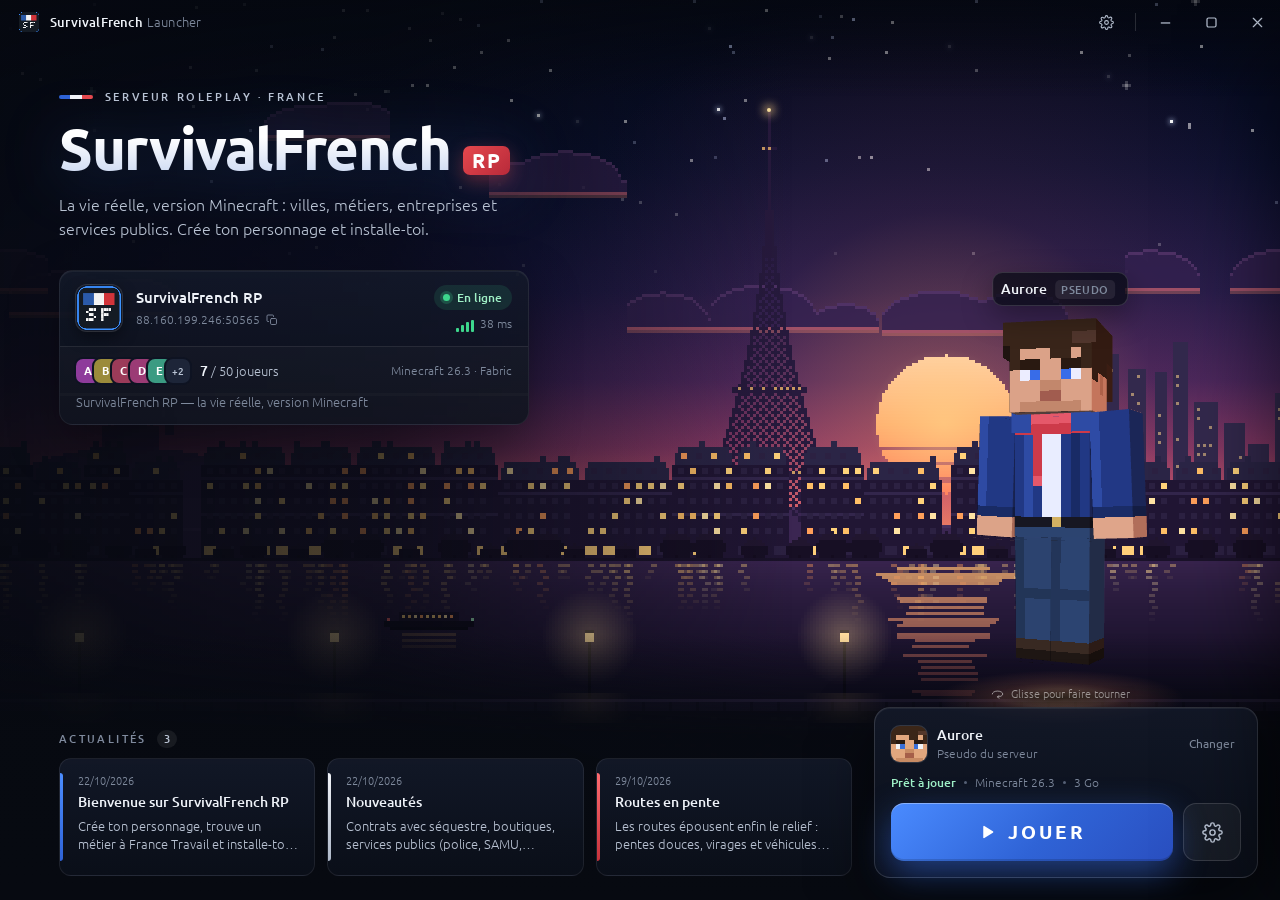
==== commit bb960147: "Launcher v2.0.3" ====
--- a/ui/index.html
+++ b/ui/index.html
@@ -100,6 +100,13 @@
       </div>
     </div>
     <div class="group">
+      <h4><svg><use href="#i-bolt"/></svg>Rendu (développement)</h4>
+      <div class="desc" id="renderDesc"></div>
+      <div class="seg" id="render">
+        <button data-v="v4">V4 (mod)</button><button data-v="v5">V5 (Iris + Photon)</button>
+      </div>
+    </div>
+    <div class="group">
       <h4><svg><use href="#i-rocket"/></svg>Pendant le jeu</h4>
       <div class="desc">Ce que fait le launcher une fois Minecraft lancé.</div>
       <button class="choice" data-after="hide"><span class="radio"></span><span><span class="ct">Se cacher et libérer la mémoire <span class="tag">Conseillé</span></span>
